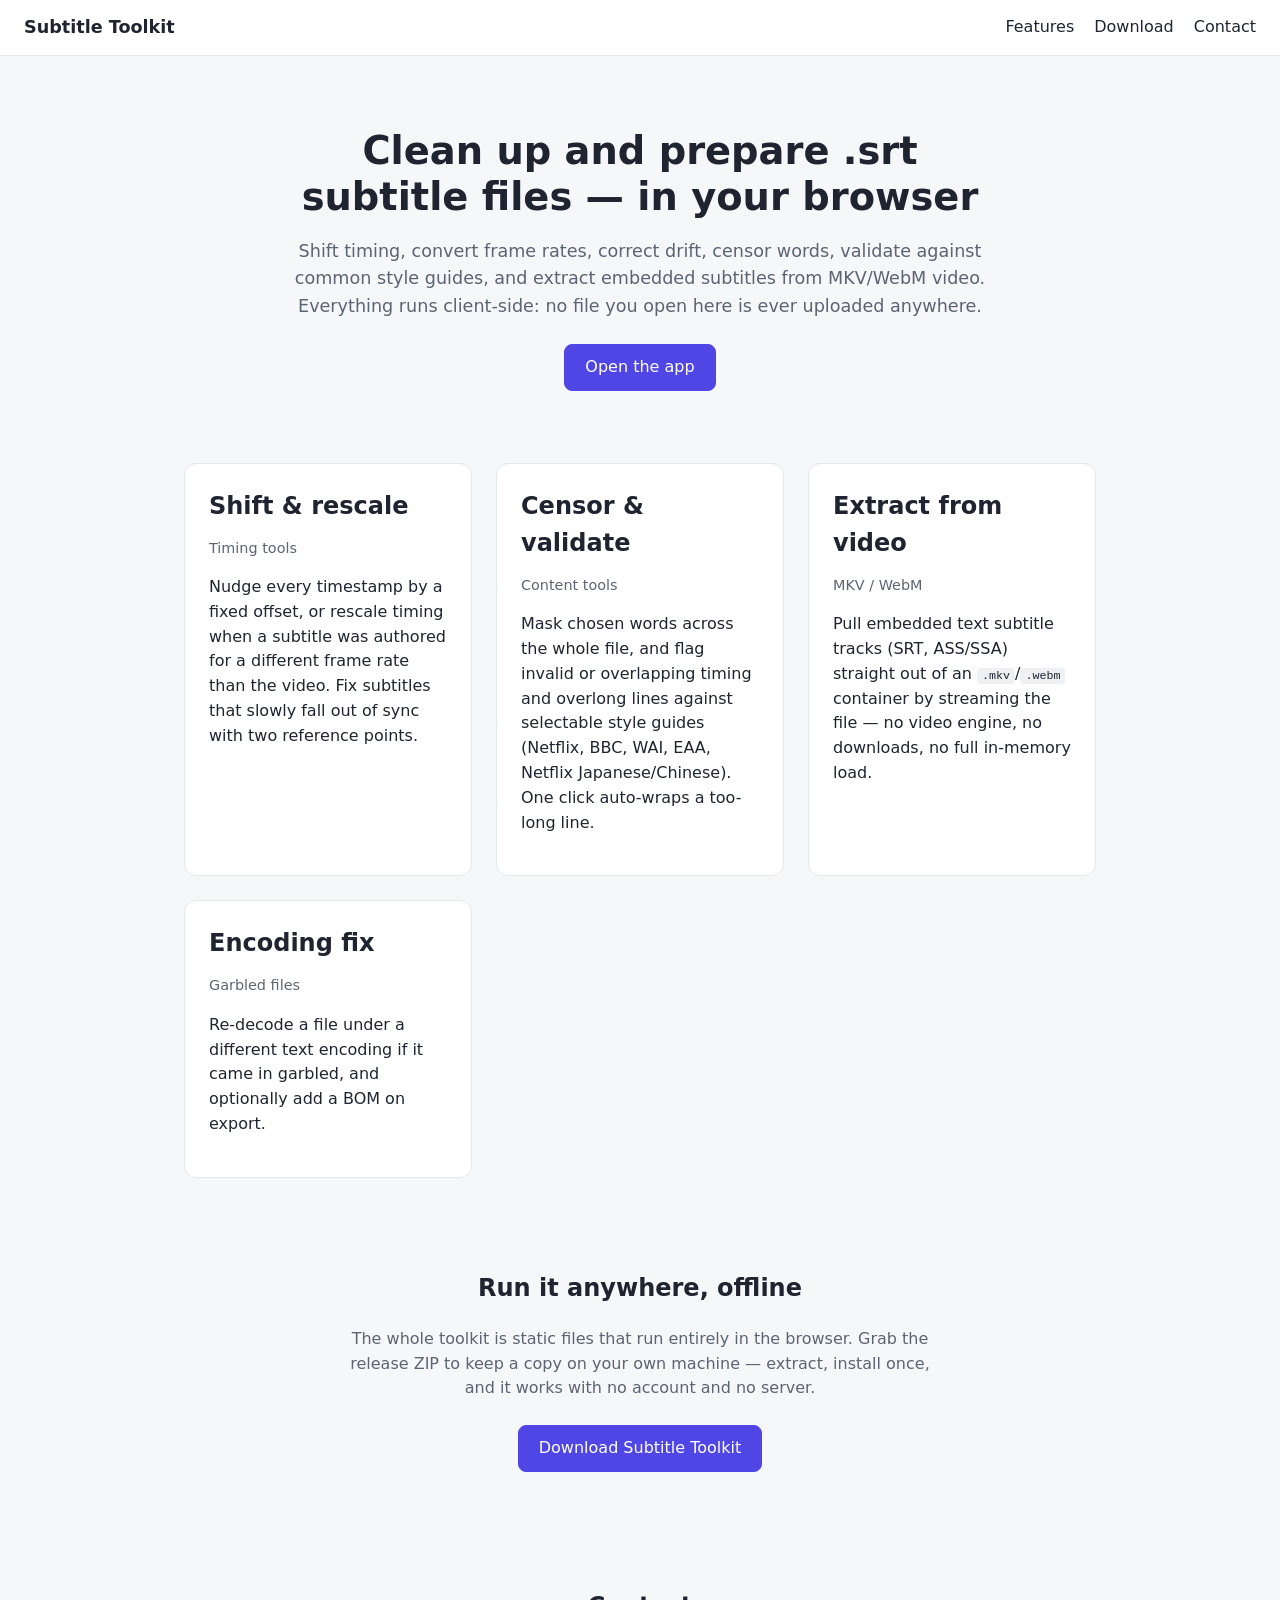
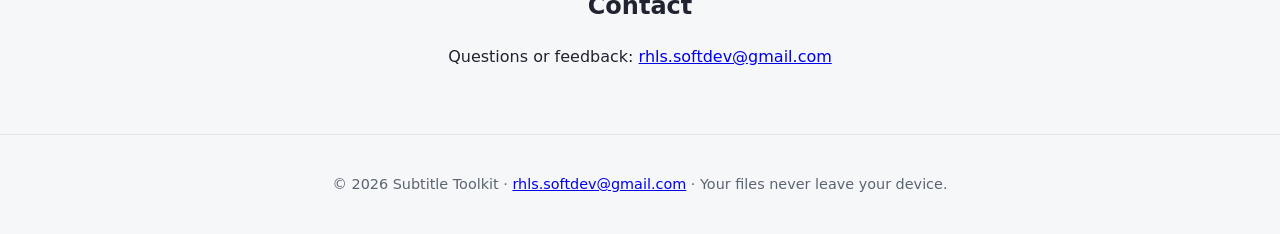
==== index.html @ c8c31308 "deploy: landing + Subtitle Toolkit app" ====
<!doctype html>
<html lang="en">
	<head>
		<meta charset="UTF-8" />
		<meta name="viewport" content="width=device-width, initial-scale=1.0" />
		<title>Subtitle Toolkit — clean up .srt subtitles in your browser</title>
		<meta
			name="description"
			content="Subtitle Toolkit — shift timing, convert frame rates, fix drift, censor words, and validate SRT subtitles. Everything runs locally in your browser; your files never leave your device."
		/>
		<link rel="icon" type="image/svg+xml" href="/subtitle-toolkit-launch/app/favicon.svg" />
		<link rel="stylesheet" href="styles.css" />
	</head>
	<body>
		<header class="topbar">
			<span class="brand">Subtitle Toolkit</span>
			<nav>
				<a href="#features">Features</a>
				<a href="#download">Download</a>
				<a href="#contact">Contact</a>
			</nav>
		</header>

		<section class="hero">
			<h1>Clean up and prepare <strong>.srt</strong> subtitle files — in your browser</h1>
			<p>
				Shift timing, convert frame rates, correct drift, censor words, validate
				against common style guides, and extract embedded subtitles from MKV/WebM
				video. Everything runs client-side: no file you open here is ever
				uploaded anywhere.
			</p>
			<div class="hero-actions">
				<a class="btn btn-primary" href="app/">Open the app</a>
			</div>
		</section>

		<main id="features" class="products">
			<article class="card">
				<h2>Shift &amp; rescale</h2>
				<p class="tag">Timing tools</p>
				<p>
					Nudge every timestamp by a fixed offset, or rescale timing when a
					subtitle was authored for a different frame rate than the video.
					Fix subtitles that slowly fall out of sync with two reference points.
				</p>
			</article>

			<article class="card">
				<h2>Censor &amp; validate</h2>
				<p class="tag">Content tools</p>
				<p>
					Mask chosen words across the whole file, and flag invalid or
					overlapping timing and overlong lines against selectable style guides
					(Netflix, BBC, WAI, EAA, Netflix Japanese/Chinese). One click
					auto-wraps a too-long line.
				</p>
			</article>

			<article class="card">
				<h2>Extract from video</h2>
				<p class="tag">MKV / WebM</p>
				<p>
					Pull embedded text subtitle tracks (SRT, ASS/SSA) straight out of an
					<code>.mkv</code>/<code>.webm</code> container by streaming the file —
					no video engine, no downloads, no full in-memory load.
				</p>
			</article>

			<article class="card">
				<h2>Encoding fix</h2>
				<p class="tag">Garbled files</p>
				<p>
					Re-decode a file under a different text encoding if it came in garbled,
					and optionally add a BOM on export.
				</p>
			</article>
		</main>

		<section id="download" class="download">
			<h2>Run it anywhere, offline</h2>
			<p>
				The whole toolkit is static files that run entirely in the browser. Grab
				the release ZIP to keep a copy on your own machine — extract, install
				once, and it works with no account and no server.
			</p>
			<div class="hero-actions">
				<a class="btn btn-primary" href="#" id="zip-download">Download Subtitle Toolkit</a>
			</div>
		</section>

		<section id="contact" class="contact">
			<h2>Contact</h2>
			<p>
				Questions or feedback: <a href="mailto:rhls.softdev@gmail.com">rhls.softdev@gmail.com</a>
			</p>
		</section>

		<footer>
			<p>
				© 2026 Subtitle Toolkit · <a href="mailto:rhls.softdev@gmail.com">rhls.softdev@gmail.com</a>
				· Your files never leave your device.
			</p>
		</footer>

		<script>
			// Permanent download URL — the release ZIP asset on GitHub.
			document.getElementById("zip-download").href =
				"https://github.com/RHLS-softdev/subtitle-toolkit-launch/releases/latest/download/Subtitle-Toolkit-0.1.0.zip";
		</script>
	</body>
</html>
---- styles.css ----
:root {
	color-scheme: light;
}
* {
	box-sizing: border-box;
}
body {
	margin: 0;
	font-family: system-ui, -apple-system, "Segoe UI", Roboto, sans-serif;
	background: #f6f7f9;
	color: #1f2430;
	line-height: 1.55;
}
.brand {
	font-weight: 700;
	font-size: 1.1rem;
}
.topbar {
	display: flex;
	align-items: center;
	justify-content: space-between;
	padding: 14px 24px;
	background: #fff;
	border-bottom: 1px solid #e4e7ec;
}
.topbar nav {
	display: flex;
	gap: 20px;
}
.topbar nav a {
	color: #1f2430;
	text-decoration: none;
}
.hero {
	text-align: center;
	padding: 72px 24px 48px;
	max-width: 760px;
	margin: 0 auto;
}
.hero h1 {
	font-size: 2.4rem;
	margin: 0 0 16px;
	line-height: 1.2;
}
.hero p {
	color: #5b6472;
	font-size: 1.1rem;
}
.hero-actions {
	margin-top: 24px;
}
.btn {
	display: inline-block;
	padding: 10px 20px;
	border-radius: 8px;
	border: 1px solid #d0d5dd;
	background: #fff;
	color: #1f2430;
	text-decoration: none;
	font-size: 1rem;
	cursor: pointer;
}
.btn-primary {
	background: #4f46e5;
	border-color: #4f46e5;
	color: #fff;
}
.products {
	display: grid;
	grid-template-columns: repeat(auto-fit, minmax(280px, 1fr));
	gap: 24px;
	max-width: 960px;
	margin: 0 auto;
	padding: 24px;
}
.card {
	background: #fff;
	border: 1px solid #e4e7ec;
	border-radius: 12px;
	padding: 24px;
}
.card h2 {
	margin-top: 0;
}
.tag {
	color: #5b6472;
	font-size: 0.9rem;
	margin-top: -8px;
}
code {
	background: #eef0f4;
	border-radius: 4px;
	padding: 1px 5px;
	font-size: 0.9em;
}
.download {
	text-align: center;
	padding: 48px 24px;
	max-width: 640px;
	margin: 0 auto;
}
.download p {
	color: #5b6472;
}
.contact {
	text-align: center;
	padding: 48px 24px;
}
footer {
	text-align: center;
	padding: 24px;
	color: #5b6472;
	font-size: 0.9rem;
	border-top: 1px solid #e4e7ec;
}
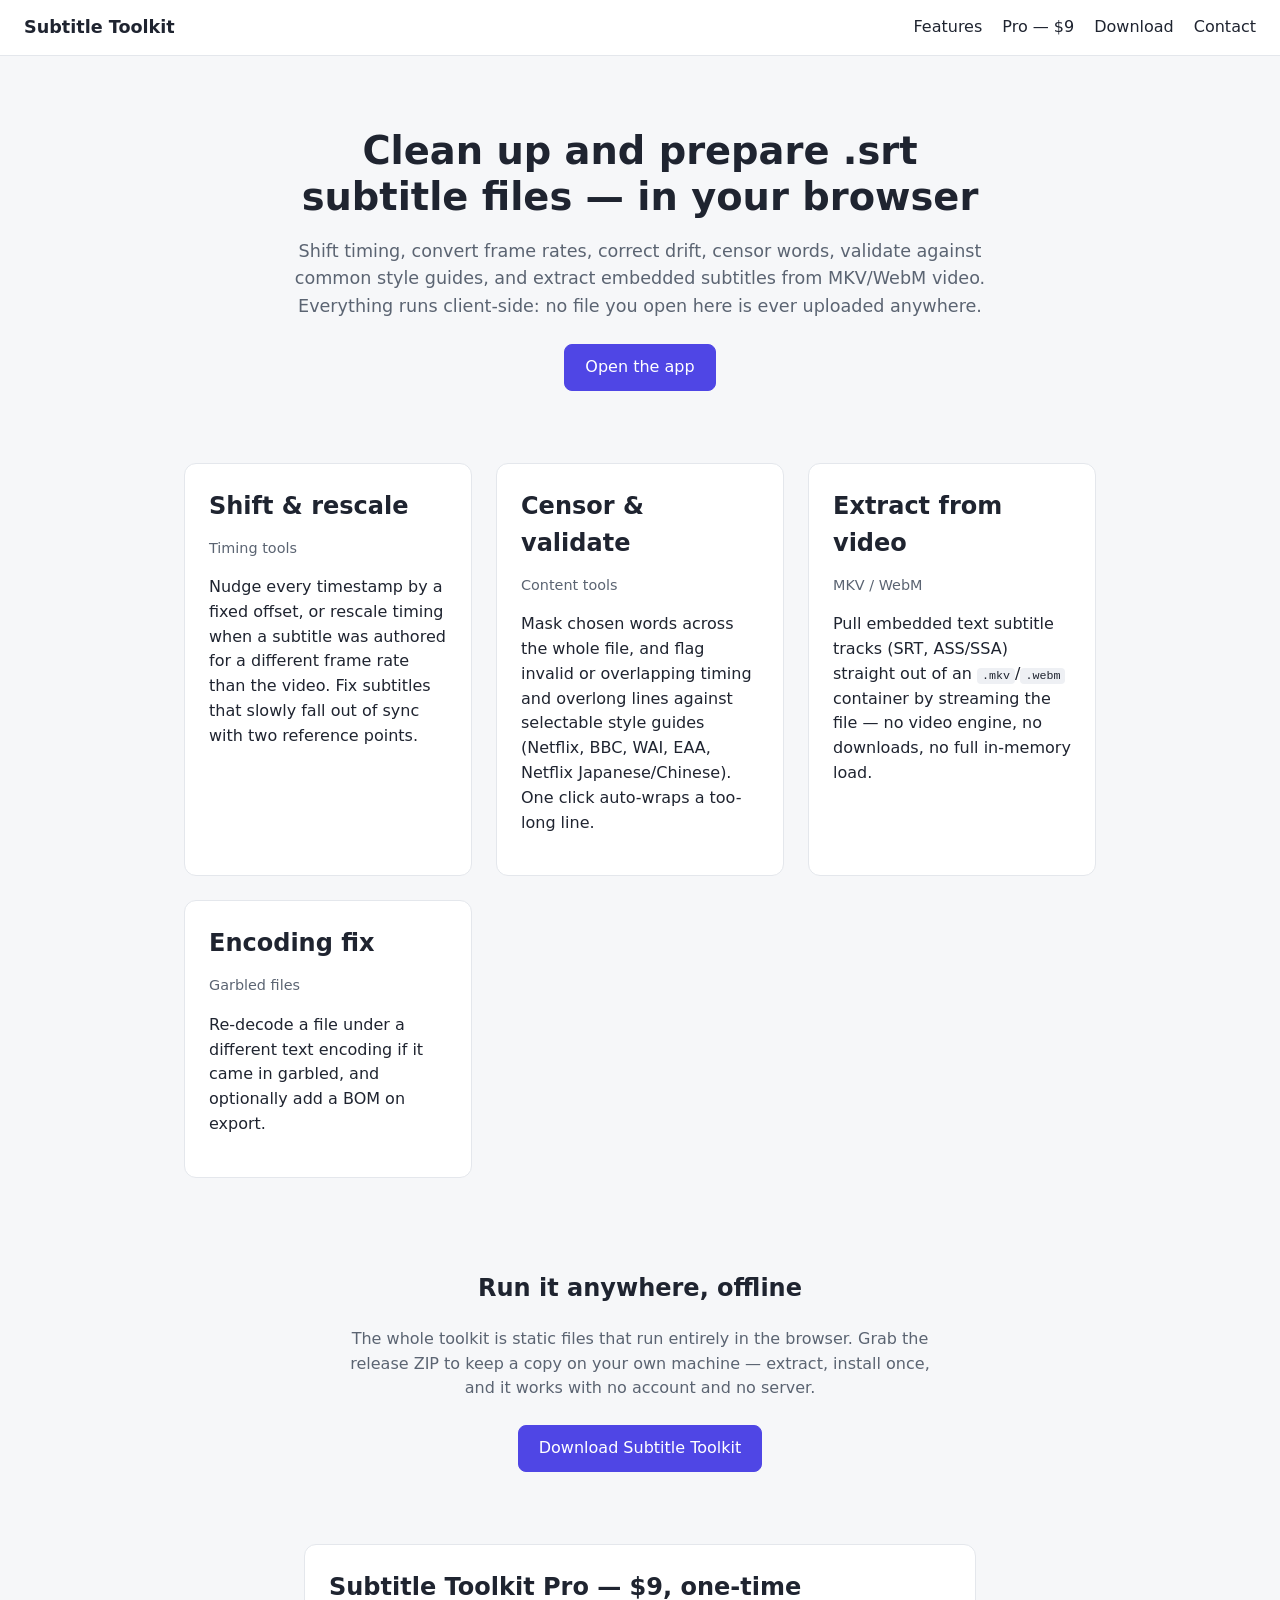
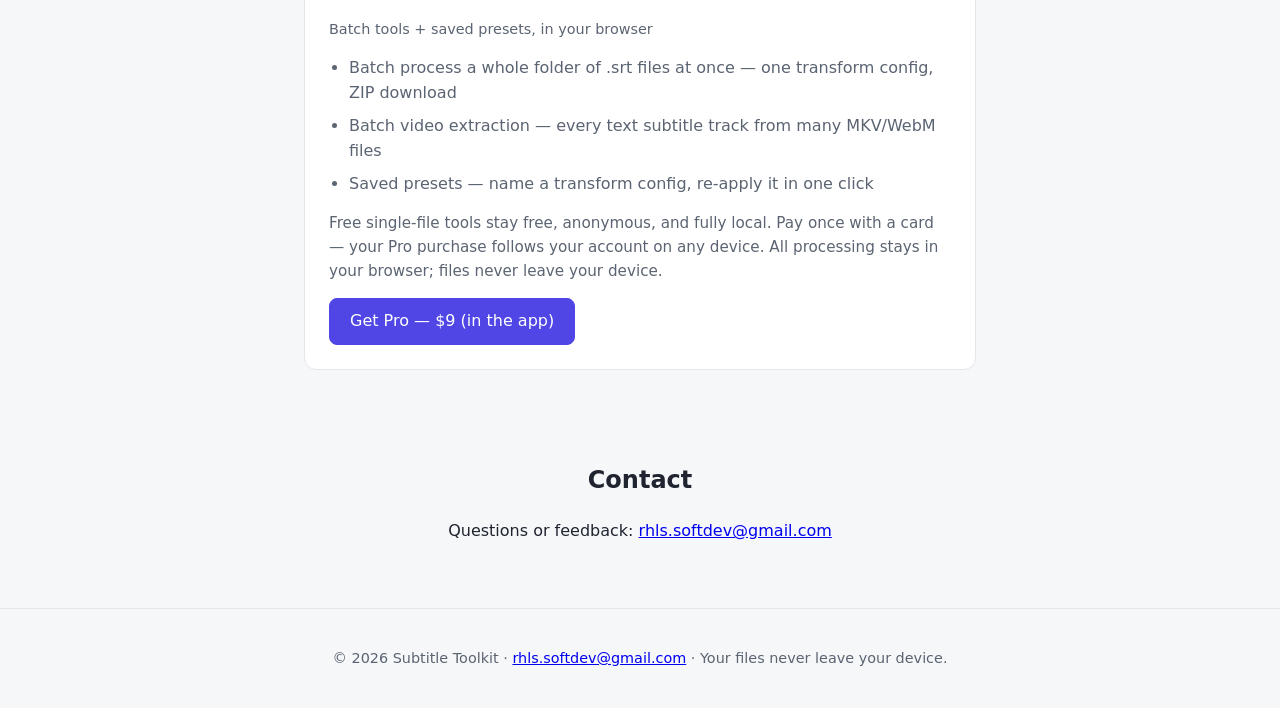
==== commit c4d342c5: "deploy: landing + Subtitle Toolkit app" ====
--- a/index.html
+++ b/index.html
@@ -16,6 +16,7 @@
 			<span class="brand">Subtitle Toolkit</span>
 			<nav>
 				<a href="#features">Features</a>
+				<a href="#pro">Pro — $9</a>
 				<a href="#download">Download</a>
 				<a href="#contact">Contact</a>
 			</nav>
@@ -84,8 +85,29 @@
 				once, and it works with no account and no server.
 			</p>
 			<div class="hero-actions">
-				<a class="btn btn-primary" href="#" id="zip-download">Download Subtitle Toolkit</a>
+				<a class="btn btn-primary" id="zip-download"
+					href="https://github.com/RHLS-softdev/subtitle-toolkit-launch/releases/latest/download/Subtitle-Toolkit-0.2.0.zip">Download Subtitle Toolkit</a>
 			</div>
+		</section>
+
+		<section id="pro" class="pro">
+			<article class="card pro-card">
+				<h2>Subtitle Toolkit Pro — $9, one-time</h2>
+				<p class="tag">Batch tools + saved presets, in your browser</p>
+				<ul class="pro-list">
+					<li>Batch process a whole folder of .srt files at once — one transform config, ZIP download</li>
+					<li>Batch video extraction — every text subtitle track from many MKV/WebM files</li>
+					<li>Saved presets — name a transform config, re-apply it in one click</li>
+				</ul>
+				<p class="pro-note">
+					Free single-file tools stay free, anonymous, and fully local. Pay once with a card — your Pro
+					purchase follows your account on any device. All processing stays in your browser; files never leave
+					your device.
+				</p>
+				<div class="card-actions">
+					<a class="btn btn-primary" href="app/">Get Pro — $9 (in the app)</a>
+				</div>
+			</article>
 		</section>
 
 		<section id="contact" class="contact">
@@ -103,9 +125,9 @@
 		</footer>
 
 		<script>
-			// Permanent download URL — the release ZIP asset on GitHub.
+			// Keep the canonical download URL in sync if it ever changes.
 			document.getElementById("zip-download").href =
-				"https://github.com/RHLS-softdev/subtitle-toolkit-launch/releases/latest/download/Subtitle-Toolkit-0.1.0.zip";
+				"https://github.com/RHLS-softdev/subtitle-toolkit-launch/releases/latest/download/Subtitle-Toolkit-0.2.0.zip";
 		</script>
 	</body>
 </html>
--- a/styles.css
+++ b/styles.css
@@ -113,3 +113,34 @@
 	font-size: 0.9rem;
 	border-top: 1px solid #e4e7ec;
 }
+
+/* Pro section on the landing page */
+.pro {
+	text-align: center;
+	padding: 24px;
+	max-width: 720px;
+	margin: 0 auto;
+}
+
+.pro-card {
+	text-align: left;
+}
+
+.pro-card h2 {
+	margin-top: 0;
+}
+
+.pro-list {
+	text-align: left;
+	padding-left: 20px;
+	color: #5b6472;
+}
+
+.pro-list li {
+	margin-bottom: 8px;
+}
+
+.pro-note {
+	color: #5b6472;
+	font-size: 0.95rem;
+}
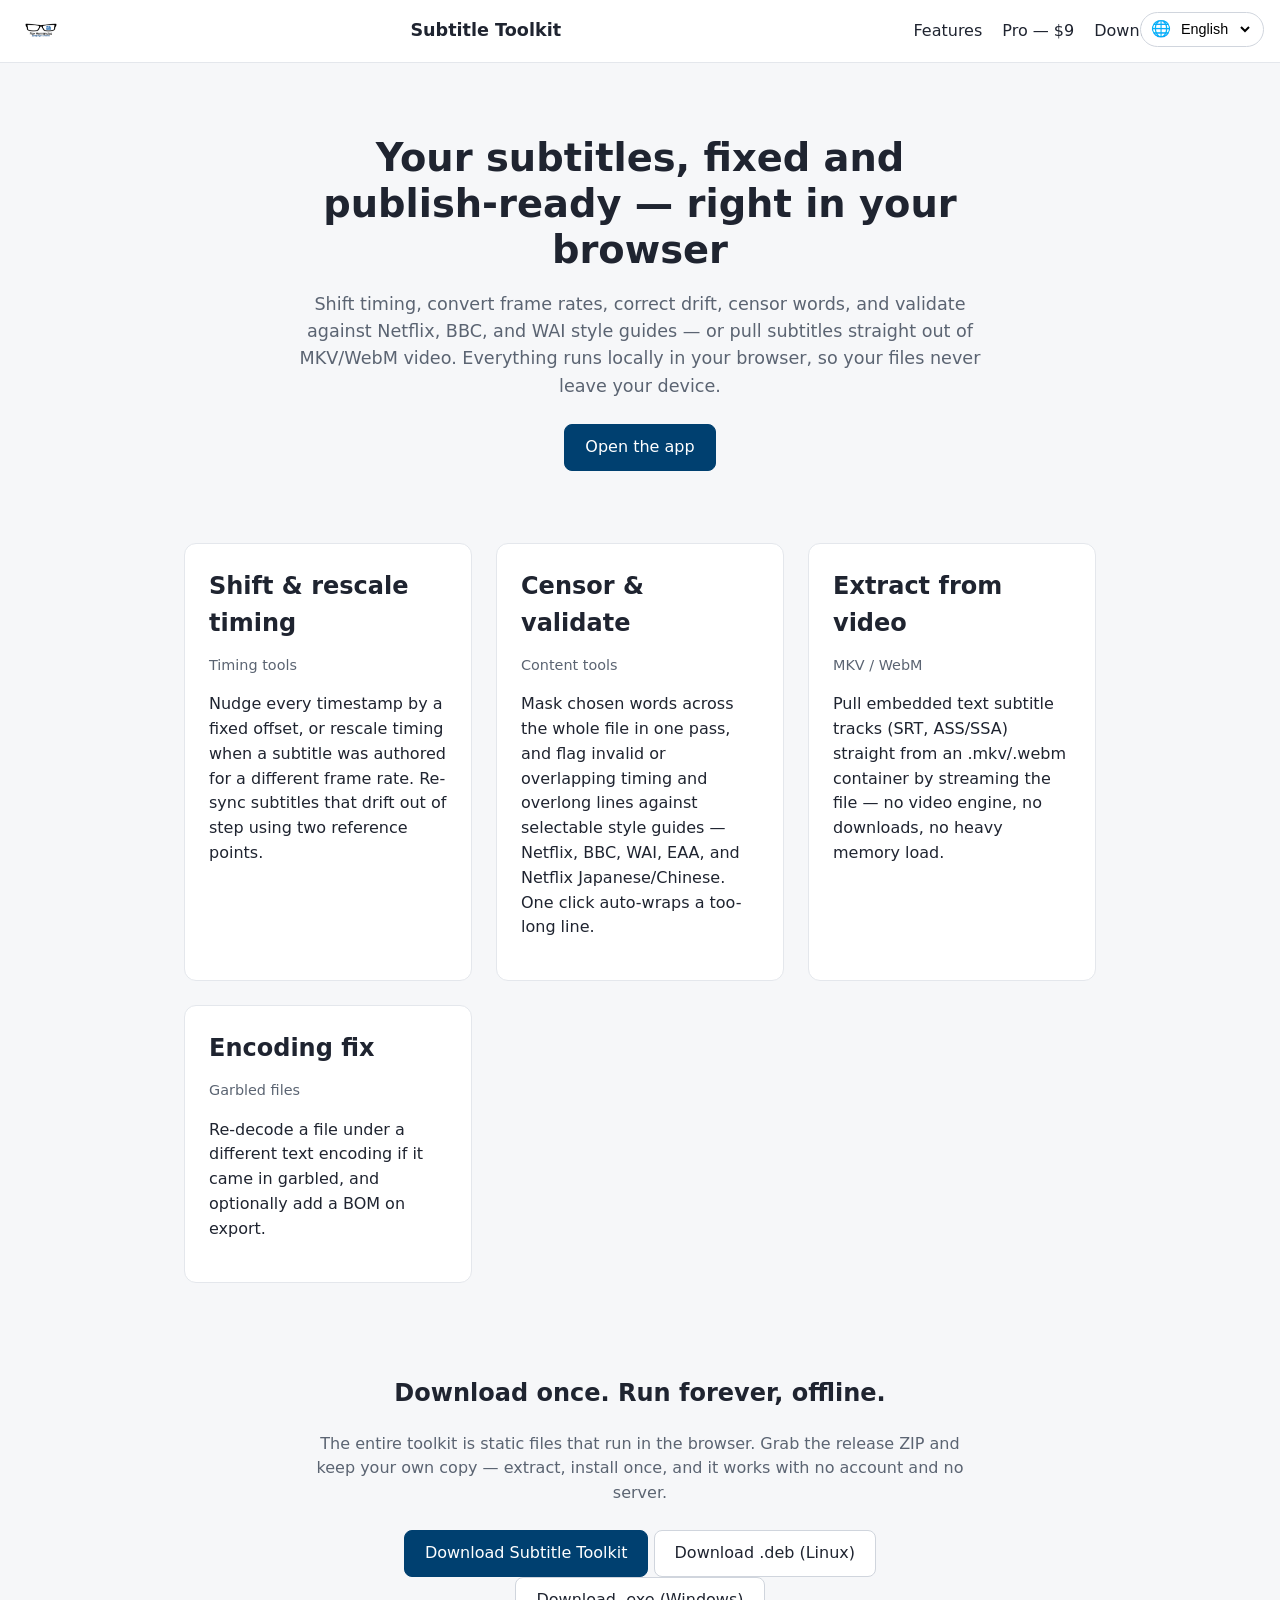
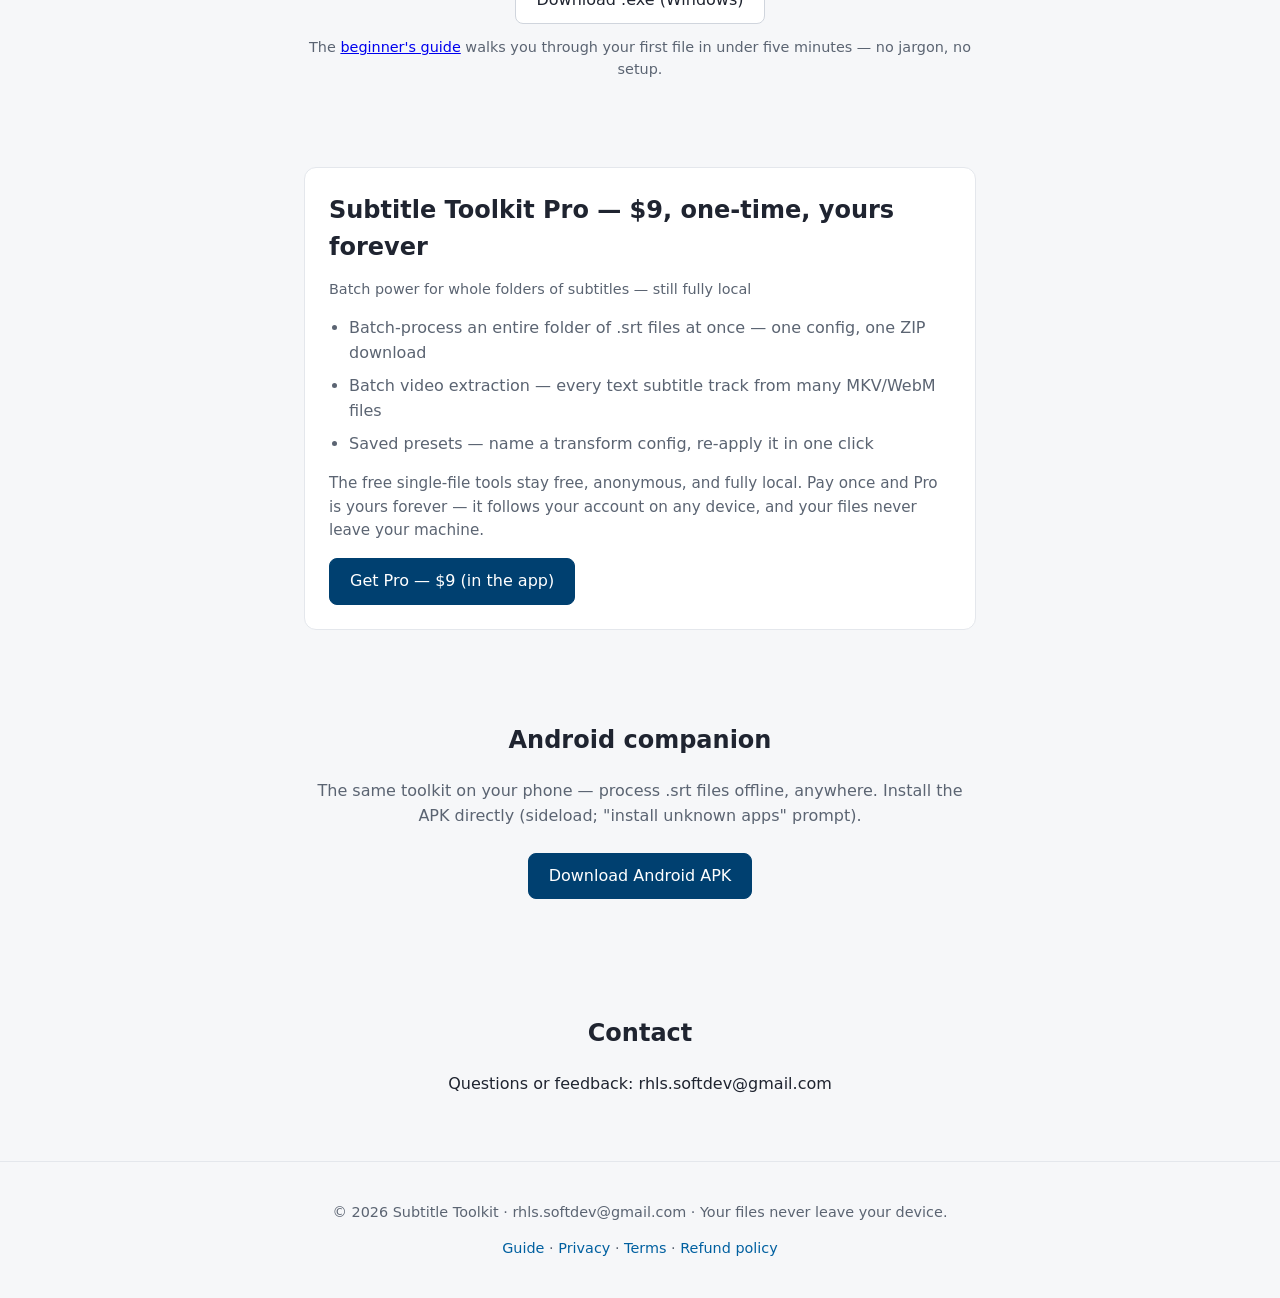
==== commit cb5d7503: "deploy: landing + Subtitle Toolkit app" ====
--- a/index.html
+++ b/index.html
@@ -3,131 +3,158 @@
 	<head>
 		<meta charset="UTF-8" />
 		<meta name="viewport" content="width=device-width, initial-scale=1.0" />
-		<title>Subtitle Toolkit — clean up .srt subtitles in your browser</title>
+		<title data-i18n="stk.meta.title">Subtitle Toolkit — fix, convert &amp; validate .srt subtitles in your browser</title>
 		<meta
 			name="description"
 			content="Subtitle Toolkit — shift timing, convert frame rates, fix drift, censor words, and validate SRT subtitles. Everything runs locally in your browser; your files never leave your device."
 		/>
-		<link rel="icon" type="image/svg+xml" href="/subtitle-toolkit-launch/app/favicon.svg" />
+		<link rel="icon" type="image/png" href="favicon.png" />
+		<meta property="og:title" content="Subtitle Toolkit" />
+		<meta property="og:description" content="Fix, convert, and validate .srt subtitles in your browser — shift timing, correct drift, censor words, and validate against Netflix, BBC, and WAI style guides. Your files never leave your device." />
+		<meta property="og:site_name" content="Subtitle Toolkit" />
+		<meta property="og:type" content="website" />
+		<meta property="og:url" content="https://rhls-softdev.github.io/subtitle-toolkit-launch/" />
+		<meta property="og:image" content="https://rhls-softdev.github.io/subtitle-toolkit-launch/og-image.png" />
+		<meta name="twitter:card" content="summary" />
+		<meta name="twitter:title" content="Subtitle Toolkit — fix, convert &amp; validate .srt subtitles in your browser" />
+		<meta name="twitter:description" content="Fix, convert, and validate .srt subtitles entirely in your browser — shift timing, correct drift, censor words, and validate against Netflix, BBC, and WAI style guides. Nothing is ever uploaded." />
+		<meta name="twitter:image" content="https://rhls-softdev.github.io/subtitle-toolkit-launch/og-image.png" />
+		<meta name="theme-color" content="#004070" />
+		<link rel="canonical" href="https://rhls-softdev.github.io/subtitle-toolkit-launch/" />
+		
+		<script type="application/ld+json">
+		{
+			"@context": "https://schema.org",
+			"@type": "WebApplication",
+			"name": "Subtitle Toolkit",
+			"description": "SRT subtitle tools — shift timing, convert, fix drift, censor, validate. Runs in your browser.",
+			"url": "https://rhls-softdev.github.io/subtitle-toolkit-launch/app/",
+			"applicationCategory": "UtilityApplication"
+		}
+		</script>
 		<link rel="stylesheet" href="styles.css" />
 	</head>
 	<body>
 		<header class="topbar">
+			<img src="rhls-logo-sm.png" alt="RHLS" class="topbar-logo" />
 			<span class="brand">Subtitle Toolkit</span>
 			<nav>
-				<a href="#features">Features</a>
-				<a href="#pro">Pro — $9</a>
-				<a href="#download">Download</a>
-				<a href="#contact">Contact</a>
+				<a href="#features" data-i18n="stk.nav.features">Features</a>
+				<a href="#pro" data-i18n="stk.nav.pro">Pro — $9</a>
+				<a href="#download" data-i18n="stk.nav.download">Download</a>
+				<a href="#contact" data-i18n="stk.nav.contact">Contact</a>
 			</nav>
 		</header>
 
 		<section class="hero">
-			<h1>Clean up and prepare <strong>.srt</strong> subtitle files — in your browser</h1>
-			<p>
-				Shift timing, convert frame rates, correct drift, censor words, validate
-				against common style guides, and extract embedded subtitles from MKV/WebM
-				video. Everything runs client-side: no file you open here is ever
-				uploaded anywhere.
-			</p>
+			<h1><span data-i18n="stk.hero.title">Your subtitles, fixed and publish-ready — right in your browser</span></h1>
+			<p data-i18n="stk.hero.sub">Shift timing, convert frame rates, correct drift, censor words, and validate against Netflix, BBC, and WAI style guides — or pull subtitles straight out of MKV/WebM video. Everything runs locally in your browser, so your files never leave your device.</p>
 			<div class="hero-actions">
-				<a class="btn btn-primary" href="app/">Open the app</a>
+				<a class="btn btn-primary" href="app/" data-i18n="stk.hero.cta">Open the app</a>
 			</div>
 		</section>
 
 		<main id="features" class="products">
 			<article class="card">
-				<h2>Shift &amp; rescale</h2>
-				<p class="tag">Timing tools</p>
-				<p>
-					Nudge every timestamp by a fixed offset, or rescale timing when a
-					subtitle was authored for a different frame rate than the video.
-					Fix subtitles that slowly fall out of sync with two reference points.
-				</p>
+				<h2 data-i18n="stk.card.shift.title">Shift &amp; rescale timing</h2>
+				<p class="tag" data-i18n="stk.card.shift.tag">Timing tools</p>
+				<p data-i18n="stk.card.shift.body">Nudge every timestamp by a fixed offset, or rescale timing when a subtitle was authored for a different frame rate. Re-sync subtitles that drift out of step using two reference points.</p>
 			</article>
 
 			<article class="card">
-				<h2>Censor &amp; validate</h2>
-				<p class="tag">Content tools</p>
-				<p>
-					Mask chosen words across the whole file, and flag invalid or
-					overlapping timing and overlong lines against selectable style guides
-					(Netflix, BBC, WAI, EAA, Netflix Japanese/Chinese). One click
-					auto-wraps a too-long line.
-				</p>
+				<h2 data-i18n="stk.card.censor.title">Censor &amp; validate</h2>
+				<p class="tag" data-i18n="stk.card.censor.tag">Content tools</p>
+				<p data-i18n="stk.card.censor.body">Mask chosen words across the whole file in one pass, and flag invalid or overlapping timing and overlong lines against selectable style guides — Netflix, BBC, WAI, EAA, and Netflix Japanese/Chinese. One click auto-wraps a too-long line.</p>
 			</article>
 
 			<article class="card">
-				<h2>Extract from video</h2>
-				<p class="tag">MKV / WebM</p>
-				<p>
-					Pull embedded text subtitle tracks (SRT, ASS/SSA) straight out of an
-					<code>.mkv</code>/<code>.webm</code> container by streaming the file —
-					no video engine, no downloads, no full in-memory load.
-				</p>
+				<h2 data-i18n="stk.card.extract.title">Extract from video</h2>
+				<p class="tag" data-i18n="stk.card.extract.tag">MKV / WebM</p>
+				<p data-i18n="stk.card.extract.body">Pull embedded text subtitle tracks (SRT, ASS/SSA) straight from an .mkv/.webm container by streaming the file — no video engine, no downloads, no heavy memory load.</p>
 			</article>
 
 			<article class="card">
-				<h2>Encoding fix</h2>
-				<p class="tag">Garbled files</p>
-				<p>
-					Re-decode a file under a different text encoding if it came in garbled,
-					and optionally add a BOM on export.
-				</p>
+				<h2 data-i18n="stk.card.encode.title">Encoding fix</h2>
+				<p class="tag" data-i18n="stk.card.encode.tag">Garbled files</p>
+				<p data-i18n="stk.card.encode.body">Re-decode a file under a different text encoding if it came in garbled, and optionally add a BOM on export.</p>
 			</article>
 		</main>
 
 		<section id="download" class="download">
-			<h2>Run it anywhere, offline</h2>
-			<p>
-				The whole toolkit is static files that run entirely in the browser. Grab
-				the release ZIP to keep a copy on your own machine — extract, install
-				once, and it works with no account and no server.
-			</p>
+			<h2 data-i18n="stk.dl.title">Download once. Run forever, offline.</h2>
+			<p data-i18n="stk.dl.body">The entire toolkit is static files that run in the browser. Grab the release ZIP and keep your own copy — extract, install once, and it works with no account and no server.</p>
 			<div class="hero-actions">
 				<a class="btn btn-primary" id="zip-download"
-					href="https://github.com/RHLS-softdev/subtitle-toolkit-launch/releases/latest/download/Subtitle-Toolkit-0.2.0.zip">Download Subtitle Toolkit</a>
+					href="https://github.com/RHLS-softdev/subtitle-toolkit-launch/releases/latest/download/Subtitle-Toolkit-0.2.0.zip" data-i18n="stk.dl.cta">Download Subtitle Toolkit</a>
+				<a class="btn" id="deb-download" href="https://github.com/RHLS-softdev/subtitle-toolkit-launch/releases/latest/download/Subtitle-Toolkit-0.2.0-linux-amd64.deb">Download .deb (Linux)</a>
+				<a class="btn" id="exe-download" href="https://github.com/RHLS-softdev/subtitle-toolkit-launch/releases/latest/download/Subtitle-Toolkit-0.2.0-win64.exe">Download .exe (Windows)</a>
 			</div>
+			<p class="muted-note">The <a href="guide.html">beginner's guide</a> walks you through your first file in under five minutes — no jargon, no setup.</p>
 		</section>
 
 		<section id="pro" class="pro">
 			<article class="card pro-card">
-				<h2>Subtitle Toolkit Pro — $9, one-time</h2>
-				<p class="tag">Batch tools + saved presets, in your browser</p>
+				<h2 data-i18n="stk.pro.title">Subtitle Toolkit Pro — $9, one-time, yours forever</h2>
+				<p class="tag" data-i18n="stk.pro.tag">Batch power for whole folders of subtitles — still fully local</p>
 				<ul class="pro-list">
-					<li>Batch process a whole folder of .srt files at once — one transform config, ZIP download</li>
-					<li>Batch video extraction — every text subtitle track from many MKV/WebM files</li>
-					<li>Saved presets — name a transform config, re-apply it in one click</li>
+					<li data-i18n="stk.pro.item1">Batch-process an entire folder of .srt files at once — one config, one ZIP download</li>
+					<li data-i18n="stk.pro.item2">Batch video extraction — every text subtitle track from many MKV/WebM files</li>
+					<li data-i18n="stk.pro.item3">Saved presets — name a transform config, re-apply it in one click</li>
 				</ul>
-				<p class="pro-note">
-					Free single-file tools stay free, anonymous, and fully local. Pay once with a card — your Pro
-					purchase follows your account on any device. All processing stays in your browser; files never leave
-					your device.
-				</p>
+				<p class="pro-note" data-i18n="stk.pro.note">The free single-file tools stay free, anonymous, and fully local. Pay once and Pro is yours forever — it follows your account on any device, and your files never leave your machine.</p>
 				<div class="card-actions">
-					<a class="btn btn-primary" href="app/">Get Pro — $9 (in the app)</a>
+					<a class="btn btn-primary" href="app/" data-i18n="stk.pro.cta">Get Pro — $9 (in the app)</a>
 				</div>
 			</article>
 		</section>
 
+		<section id="android" class="download">
+			<h2 data-i18n="stk.android.title">Android companion</h2>
+			<p data-i18n="stk.android.body">The same toolkit on your phone — process .srt files offline, anywhere. Install the APK directly (sideload; &quot;install unknown apps&quot; prompt).</p>
+			<div class="hero-actions">
+				<a class="btn btn-primary" id="apk-download" href="https://github.com/RHLS-softdev/subtitle-toolkit-launch/releases/latest/download/Subtitle-Toolkit-0.2.0-android.apk" data-i18n="stk.android.cta">Download Android APK</a>
+			</div>
+		</section>
+
 		<section id="contact" class="contact">
-			<h2>Contact</h2>
+			<h2 data-i18n="stk.contact.title">Contact</h2>
 			<p>
-				Questions or feedback: <a href="mailto:rhls.softdev@gmail.com">rhls.softdev@gmail.com</a>
+				<span data-i18n="stk.contact.body">Questions or feedback: rhls.softdev@gmail.com</span>
 			</p>
 		</section>
 
 		<footer>
 			<p>
-				© 2026 Subtitle Toolkit · <a href="mailto:rhls.softdev@gmail.com">rhls.softdev@gmail.com</a>
-				· Your files never leave your device.
+				<span data-i18n="stk.footer">© 2026 Subtitle Toolkit · rhls.softdev@gmail.com · Your files never leave your device.</span>
 			</p>
+			<p class="legal-links"><a href="guide.html">Guide</a> · <a href="privacy.html">Privacy</a> · <a href="terms.html">Terms</a> · <a href="refund.html">Refund policy</a></p>
 		</footer>
 
 		<script>
+			document.getElementById("apk-download").href =
+				"https://github.com/RHLS-softdev/subtitle-toolkit-launch/releases/latest/download/Subtitle-Toolkit-0.2.0-android.apk";
 			// Keep the canonical download URL in sync if it ever changes.
 			document.getElementById("zip-download").href =
 				"https://github.com/RHLS-softdev/subtitle-toolkit-launch/releases/latest/download/Subtitle-Toolkit-0.2.0.zip";
 		</script>
+		<div class="lang-bar">
+			<label for="lang-select">🌐</label>
+			<select id="lang-select" aria-label="Language"></select>
+		</div>
+		<script src="localize/i18n-site.js"></script>
+		<script>
+			var switcher = document.getElementById("lang-select");
+			window.i18n.init({
+				renderSwitcher: function (locales, current, switchTo) {
+					Object.keys(locales).forEach(function (tag) {
+						var opt = document.createElement("option");
+						opt.value = tag; opt.textContent = locales[tag].name;
+						opt.selected = tag === current;
+						switcher.appendChild(opt);
+					});
+					switcher.addEventListener("change", function () { switchTo(switcher.value); });
+				}
+			});
+		</script>
 	</body>
 </html>
--- a/styles.css
+++ b/styles.css
@@ -61,8 +61,8 @@
 	cursor: pointer;
 }
 .btn-primary {
-	background: #4f46e5;
-	border-color: #4f46e5;
+	background: #004070;
+	border-color: #004070;
 	color: #fff;
 }
 .products {
@@ -144,3 +144,46 @@
 	color: #5b6472;
 	font-size: 0.95rem;
 }
+
+/* Language switcher */
+.lang-bar {
+	position: fixed;
+	top: 12px;
+	right: 16px;
+	z-index: 10;
+	display: flex;
+	align-items: center;
+	gap: 6px;
+	background: #fff;
+	border: 1px solid #d0d5dd;
+	border-radius: 999px;
+	padding: 4px 10px;
+}
+.lang-bar select {
+	border: none;
+	background: transparent;
+	font-size: 0.9rem;
+	outline: none;
+	cursor: pointer;
+}
+
+.topbar-logo {
+	width: 34px;
+	height: 34px;
+	vertical-align: middle;
+}
+
+/* Sale-polish additions (2026-08-30) — shared sections */
+.download { text-align: center; padding: 48px 24px; max-width: 720px; margin: 0 auto; }
+.download p { color: #5b6472; }
+.muted-note { color: #5b6472; font-size: 0.9rem; margin-top: 12px; }
+.legal-links { margin-top: 10px; font-size: 0.9rem; }
+.legal-links a { color: #0060a0; text-decoration: none; }
+.legal-links a:hover { text-decoration: underline; }
+
+/* Guide + legal pages */
+.guide-lead { font-size: 1.05rem; color: #3c4650; }
+main.legal { max-width: 760px; margin: 0 auto; padding: 40px 24px 64px; }
+main.legal h1 { color: #003060; }
+main.legal h2 { color: #004070; margin-top: 32px; }
+main.legal code { background: #eef2f6; padding: 1px 5px; border-radius: 4px; }
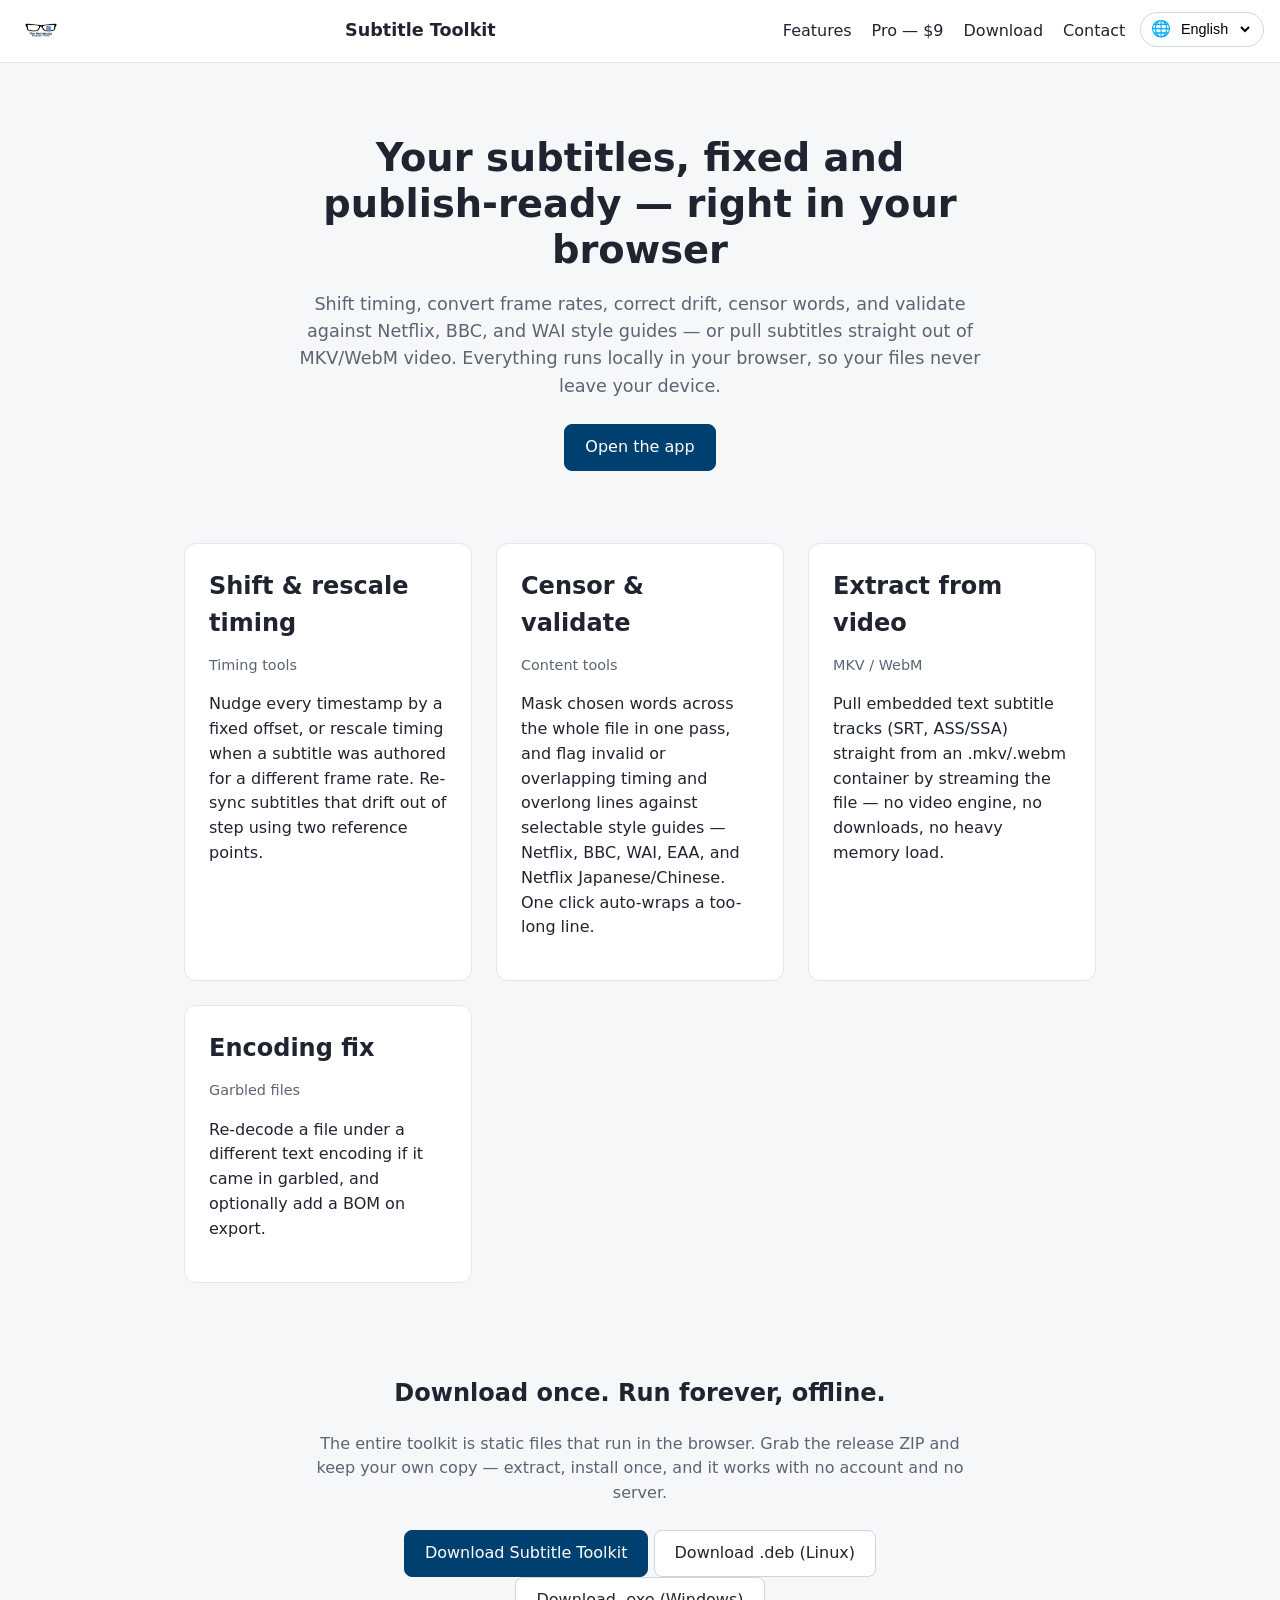
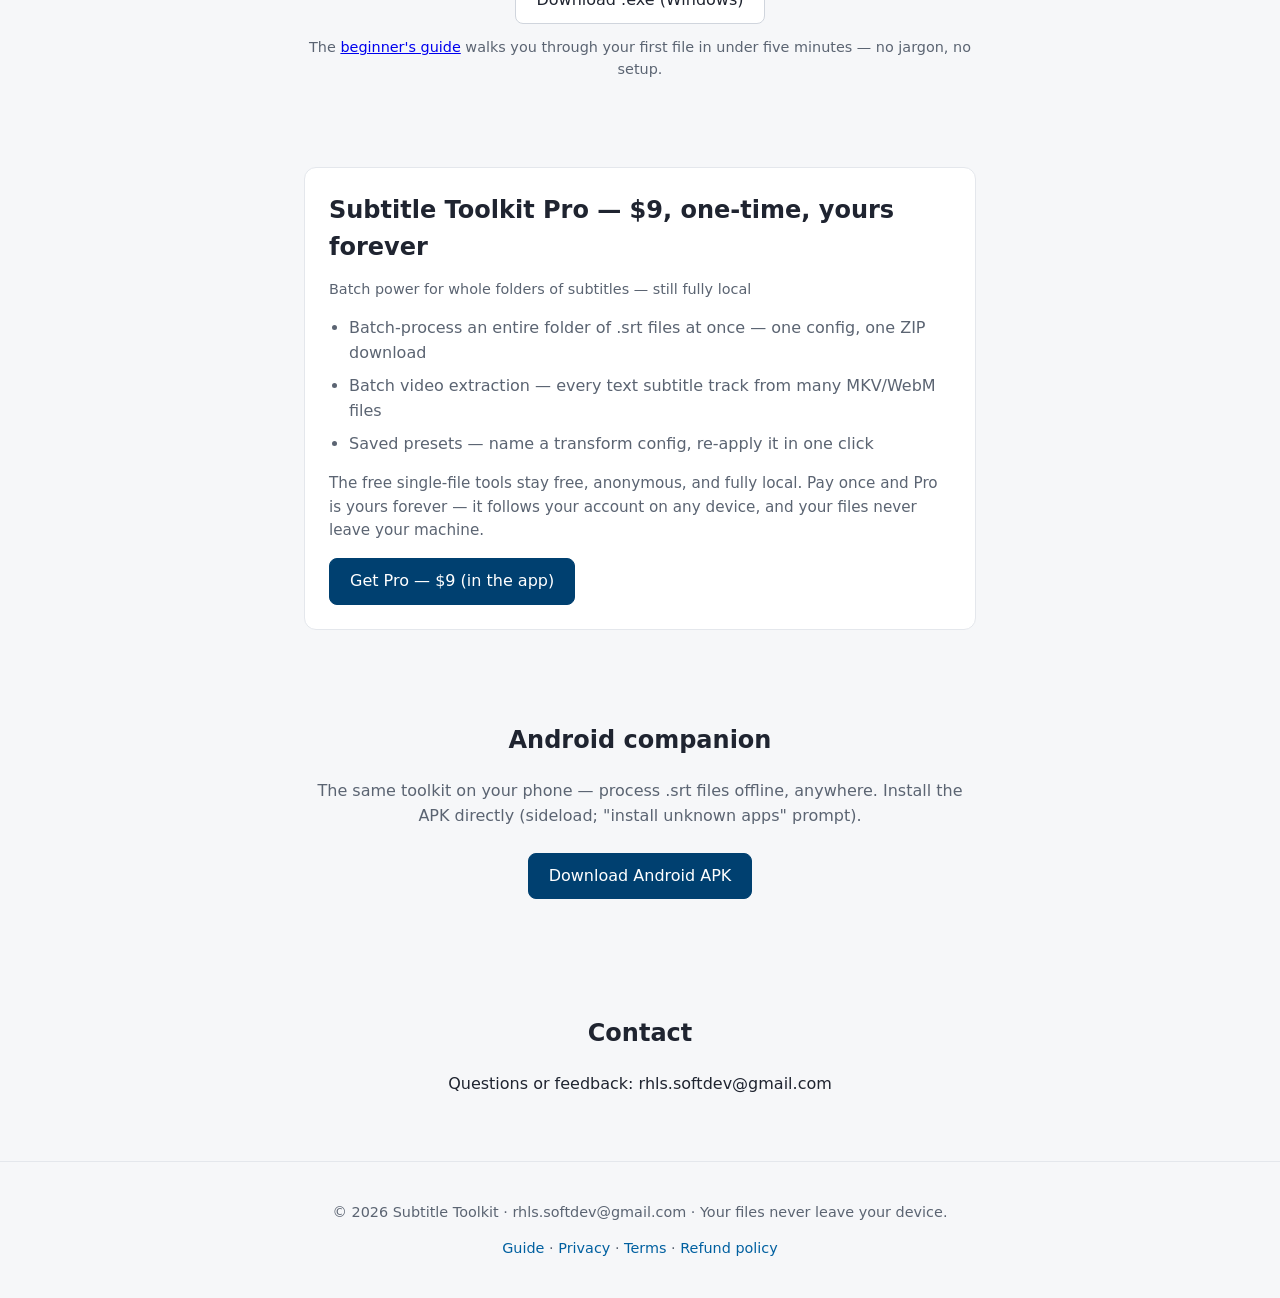
==== commit 3da9e07d: "nav: link back to the RHLS hub (all apps)" ====
--- a/index.html
+++ b/index.html
@@ -43,6 +43,7 @@
 				<a href="#pro" data-i18n="stk.nav.pro">Pro — $9</a>
 				<a href="#download" data-i18n="stk.nav.download">Download</a>
 				<a href="#contact" data-i18n="stk.nav.contact">Contact</a>
+							<a href="https://rhls-softdev.github.io/">All RHLS apps</a>
 			</nav>
 		</header>
 
